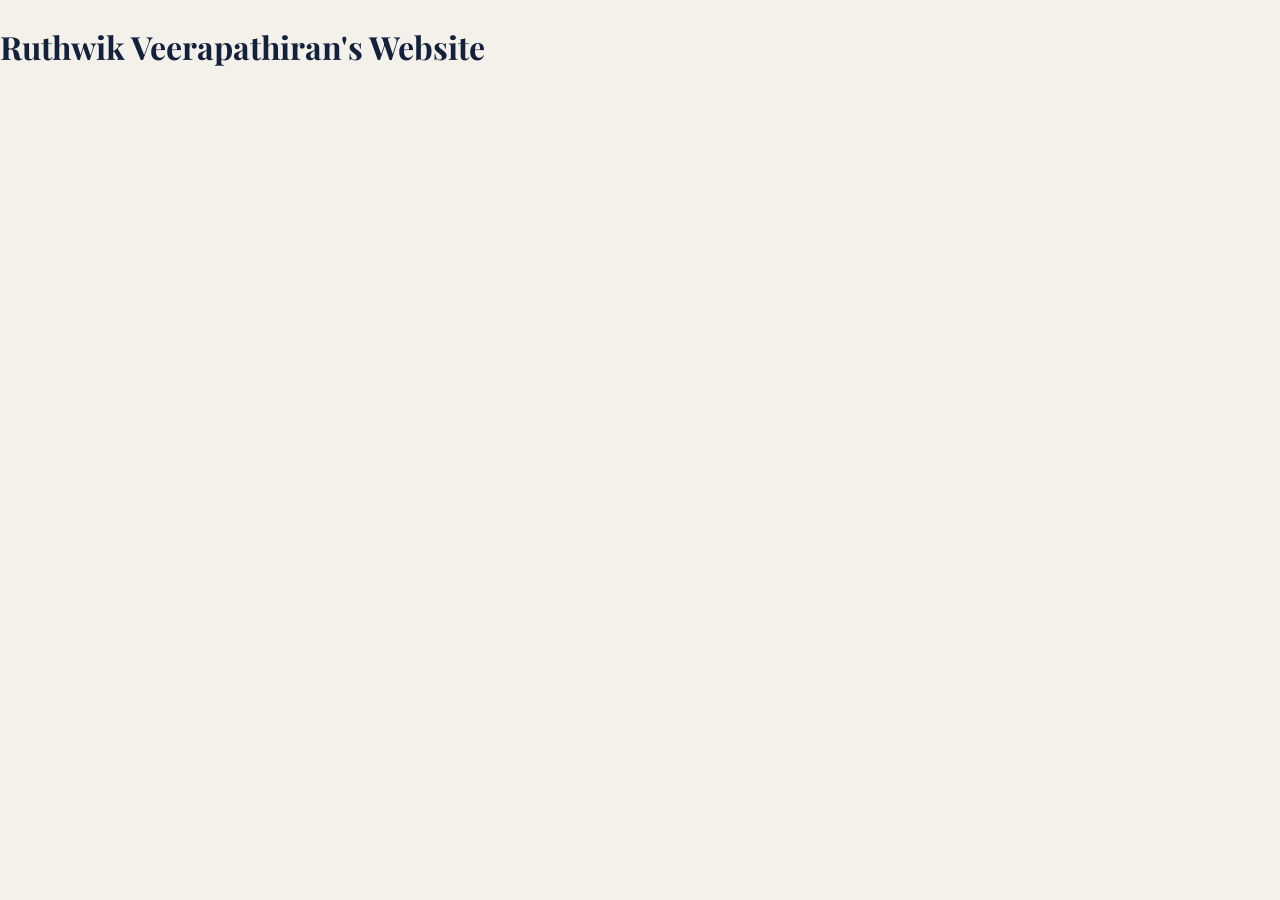
==== index.html @ c7137d6a "added htlm boilerplate" ====
<!DOCTYPE html>
<html lang="en">
<head>
  <meta charset="UTF-8" />
  <meta name="viewport" content="width=device-width, initial-scale=1.0"/>
  <title>Home Page</title>
  <link rel="stylesheet" href="styles/styles.css" />
</head>
<body>
    <h1>Ruthwik Veerapathiran's Website</h1>
</body>
</html>
---- styles/styles.css ----
/* Google Fonts */
@import url('https://fonts.googleapis.com/css2?family=Inter:wght@400;500;600;700&family=Playfair+Display:wght@600;700&display=swap');

/* General Settings */
* {
    box-sizing: border-box;
}

body {
    margin: 0;
    background-color: #F4F1EA;
    color: #14213D;
    font-family: 'Inter', Arial, sans-serif;
    line-height: 1.6;
}

main {
    max-width: 1200px;
    margin: 0 auto;
    padding: 20px;
}

h1, h2, h3 {
    font-family: 'Playfair Display', Georgia, serif;
    color: #14213D;
}

/* Header and Navigation */
header {
    display: flex;
    justify-content: space-between;
    align-items: center;
    padding: 15px 5%;
    background-color: #14213D;
}

.logo img {
    width: 180px;
    height: auto;
}

nav {
    display: flex;
    gap: 25px;
}

nav a {
    color: #F4F1EA;
    text-decoration: none;
    font-weight: 600;
}

nav a:hover {
    color: #E85D3A;
}

/* Introduction */
.data-intro {
    background-color: #FCEDE6;
    padding: 25px;
    margin-bottom: 20px;
}

.data-intro h1 {
    margin-top: 0;
    font-size: 2.2rem;
}

.data-intro p {
    max-width: 900px;
}

/* Banner Image */
.data-banner {
    margin-bottom: 35px;
}

.data-banner img {
    display: block;
    width: 100%;
    height: 320px;
    object-fit: cover;
}

/* Projects */
.projects {
    margin-bottom: 35px;
}

.projects h2 {
    margin-bottom: 15px;
}

.project-grid {
    display: grid;
    grid-template-columns: repeat(3, 1fr);
    gap: 20px;
}

.project-card {
    background-color: #FFFFFF;
    border: 1px solid #14213D;
    padding: 10px;
}

.project-card img {
    width: 100%;
    height: 150px;
    object-fit: cover;
}

.project-card h3 {
    font-size: 1.1rem;
    margin: 10px 0;
}

.project-card p {
    font-size: 0.9rem;
}

/* Skills */
.skills {
    margin-bottom: 35px;
}

.skills h2 {
    margin-bottom: 10px;
}

.skills p {
    margin: 8px 0;
}

/* Contact Button */
.contact {
    margin-bottom: 25px;
}

.contact-button {
    display: block;
    background-color: #E85D3A;
    color: #14213D;
    text-align: center;
    text-decoration: none;
    padding: 15px;
    font-weight: 700;
}

.contact-button:hover {
    background-color: #2A9D8F;
    color: #FFFFFF;
}

/* Footer */
footer {
    background-color: #14213D;
    color: #F4F1EA;
    text-align: center;
    padding: 20px;
}

footer p {
    margin: 5px;
}

footer a {
    color: #F4F1EA;
    text-decoration: none;
}

footer a:hover {
    color: #E85D3A;
}

/* Mobile Layout */
@media screen and (max-width: 700px) {

    header {
        flex-direction: column;
        gap: 15px;
    }

    nav {
        gap: 15px;
    }

    .project-grid {
        grid-template-columns: 1fr;
    }

    .data-banner img {
        height: 200px;
    }

}
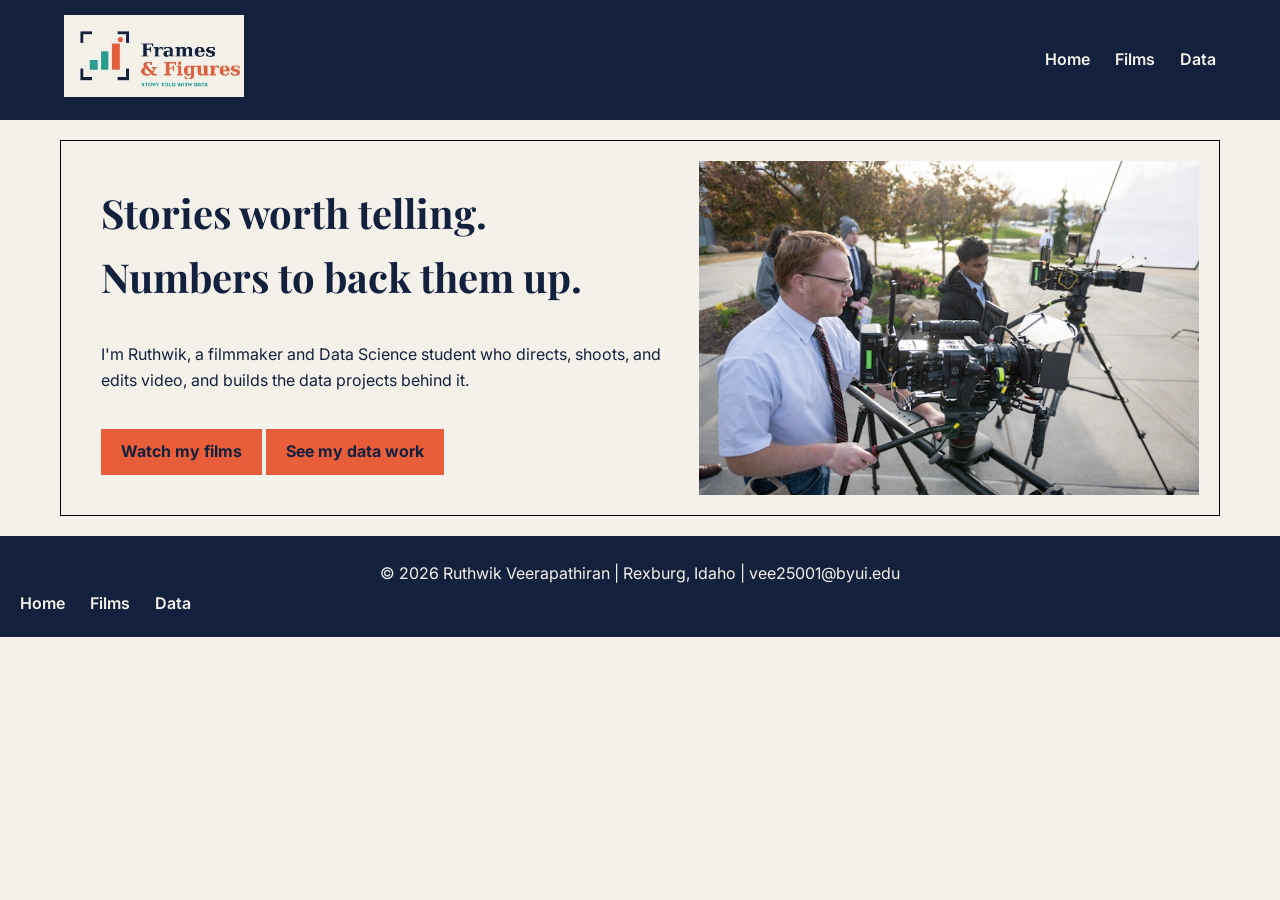
==== commit bf89feec: "worked on intro for home page" ====
--- a/index.html
+++ b/index.html
@@ -3,10 +3,55 @@
 <head>
   <meta charset="UTF-8" />
   <meta name="viewport" content="width=device-width, initial-scale=1.0"/>
-  <title>Home Page</title>
+  <title>Frames & Figures | Ruthwik Veerapathiran</title>
   <link rel="stylesheet" href="styles/styles.css" />
 </head>
 <body>
-    <h1>Ruthwik Veerapathiran's Website</h1>
+  <!-- Header -->
+    <header>
+        <a href="index.html" class="logo">
+            <img src="images/logo.webp" alt="Frames & Figures logo">
+        </a>
+
+        <nav>
+            <a href="index.html">Home</a>
+            <a href="films.html">Films</a>
+            <a href="data.html">Data</a>
+        </nav>
+    </header>
+    <main>
+      <section class="home-intro">
+        <div class="home-intro-text">
+          <h1>Stories worth telling.<br>Numbers to back them up.</h1>
+          <p>
+            I'm Ruthwik, a filmmaker and Data Science student who directs, shoots, and edits video, and builds the data projects behind it.
+          </p>
+          <a href="films.html" class="films-button">
+            Watch my films
+          </a>
+          <a href="data.html" class="data-button">
+            See my data work
+          </a>
+        </div>
+        <img src="images/ruthwik3.webp" alt="Ruthwik behind a cinema camera on set.">
+      </section>
+    </main>
+
+    <!-- Footer -->
+    <footer>
+        <p>
+            &copy; 2026 Ruthwik Veerapathiran |
+            Rexburg, Idaho |
+            <a href="mailto:vee25001@byui.edu">
+                vee25001@byui.edu
+            </a>
+        </p>
+
+        <nav>
+            <a href="index.html">Home</a>
+            <a href="films.html">Films</a>
+            <a href="data.html">Data</a>
+        </nav>
+    </footer>
 </body>
 </html>
--- a/styles/styles.css
+++ b/styles/styles.css
@@ -55,6 +55,34 @@
     color: #E85D3A;
 }
 
+.home-intro {
+    display: flex;
+    direction: row;
+    border: 1px solid black;
+    padding: 20px;
+}
+.home-intro img {
+    width: 500px;
+    height: auto;
+}
+.home-intro-text {
+    margin: 20px;
+    margin-right: 20px;
+}
+.home-intro-text h1 {
+    font-size: 2.5rem;
+    margin-top: 0;
+}
+.home-intro-text a {
+    display: inline-block;
+    background-color: #E85D3A;
+    color: #14213D;
+    text-decoration: none;
+    padding: 10px 20px;
+    font-weight: 700;
+    margin-top: 20px;
+}
+
 /* Introduction */
 .data-intro {
     background-color: #FCEDE6;
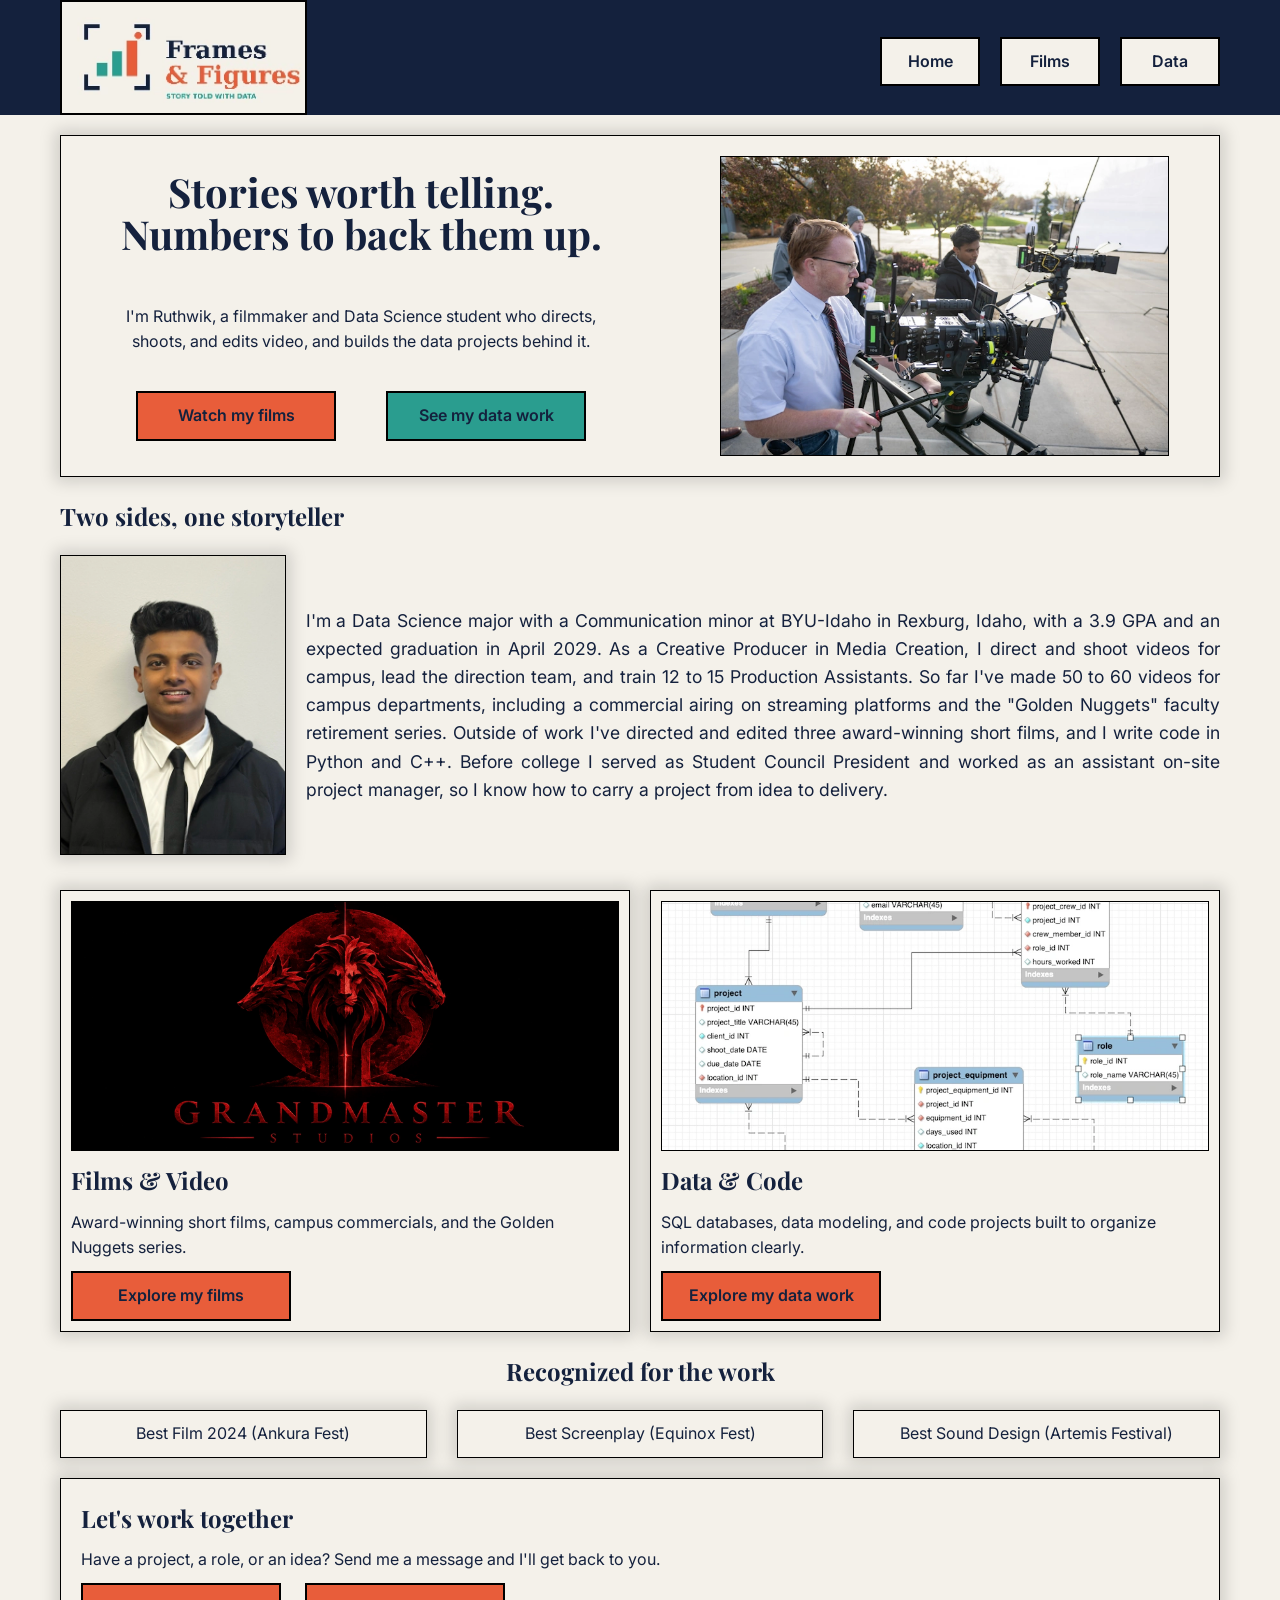
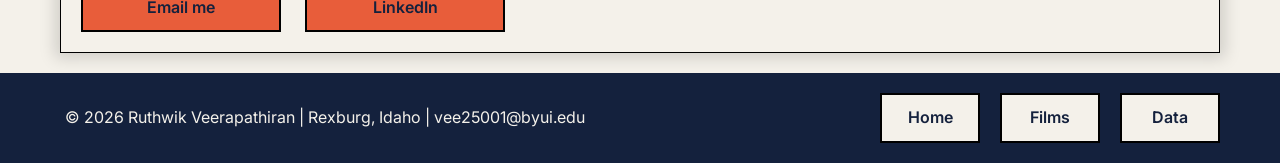
==== commit 83efb044: "worked on home page" ====
--- a/index.html
+++ b/index.html
@@ -9,36 +9,106 @@
 <body>
   <!-- Header -->
     <header>
+      <nav class="nav-bar">
         <a href="index.html" class="logo">
             <img src="images/logo.webp" alt="Frames & Figures logo">
         </a>
 
-        <nav>
+        <div class="nav-links">
             <a href="index.html">Home</a>
             <a href="films.html">Films</a>
             <a href="data.html">Data</a>
-        </nav>
+        </div>
+      </nav>
     </header>
     <main>
+
       <section class="home-intro">
         <div class="home-intro-text">
           <h1>Stories worth telling.<br>Numbers to back them up.</h1>
           <p>
             I'm Ruthwik, a filmmaker and Data Science student who directs, shoots, and edits video, and builds the data projects behind it.
           </p>
-          <a href="films.html" class="films-button">
-            Watch my films
-          </a>
-          <a href="data.html" class="data-button">
-            See my data work
+          <div class="home-intro-buttons">
+            <a href="films.html">
+              Watch my films
+            </a>
+            <a href="data.html">
+              See my data work
+            </a>
+          </div>
+        </div>
+        <img src="images/ruthwik3.webp" alt="Ruthwik behind a cinema camera on set.">
+      </section>
+
+      <h2 class="bio-title">Two sides, one storyteller</h2>
+      <section class="bio-container">
+        <img src="images/ruthwik.webp" alt="Portrait of me.">
+        <div class="bio-text">
+          <p>
+            I'm a Data Science major with a Communication minor at BYU-Idaho in Rexburg, Idaho, with a 3.9 GPA and an expected graduation in April 2029. As a Creative Producer in Media Creation, I direct and shoot videos for campus, lead the direction team, and train 12 to 15 Production Assistants. So far I've made 50 to 60 videos for campus departments, including a commercial airing on streaming platforms and the "Golden Nuggets" faculty retirement series. Outside of work I've directed and edited three award-winning short films, and I write code in Python and C++. Before college I served as Student Council President and worked as an assistant on-site project manager, so I know how to carry a project from idea to delivery.
+          </p>
+        </div>
+      </section>
+
+      <section class="feature-cards-container">
+        <div class="feature-card">
+          <img src="images/grandmaster.webp" alt="A film camera on a tripod.">
+          <h3>Films & Video</h3>
+          <p>
+            Award-winning short films, campus commercials, and the Golden Nuggets series.
+          </p>
+          <a href="films.html">
+              Explore my films
           </a>
         </div>
-        <img src="images/ruthwik3.webp" alt="Ruthwik behind a cinema camera on set.">
+
+        <div class="feature-card">
+          <img src="images/Screenshot2.webp" alt="A laptop with a database diagram on the screen.">
+          <h3>Data & Code</h3>
+          <p>
+            SQL databases, data modeling, and code projects built to organize information clearly.
+          </p>
+          <a href="data.html">
+              Explore my data work
+          </a>
+        </div>
+      </section>
+
+      <h2 class="awards-title">Recognized for the work</h2>
+      <section class="awards-strip">
+        <ul>
+          <li>
+            Best Film 2024 (Ankura Fest)
+          </li>
+          <li>
+            Best Screenplay (Equinox Fest)
+          </li>
+          <li>
+            Best Sound Design (Artemis Festival)
+          </li>
+        </ul>
+      </section>
+
+      <section class="contact-container">
+          <h2>Let's work together</h2>
+          <p>
+            Have a project, a role, or an idea? Send me a message and I'll get back to you.
+          </p>
+          <div class="contact-buttons">
+            <a href="mailto:vee25001@byui.edu">
+              Email me
+            </a>
+            <a href="https://www.linkedin.com" target="_blank">
+              LinkedIn
+            </a>
+        </div>
       </section>
     </main>
 
     <!-- Footer -->
     <footer>
+      <nav class="nav-bar">
         <p>
             &copy; 2026 Ruthwik Veerapathiran |
             Rexburg, Idaho |
@@ -47,11 +117,12 @@
             </a>
         </p>
 
-        <nav>
+        <div class="nav-links">
             <a href="index.html">Home</a>
             <a href="films.html">Films</a>
             <a href="data.html">Data</a>
-        </nav>
+        </div>
+      </nav>
     </footer>
 </body>
 </html>
--- a/styles/styles.css
+++ b/styles/styles.css
@@ -28,27 +28,46 @@
 
 /* Header and Navigation */
 header {
+    margin: 0 auto;
+    background-color: #14213D;
+    padding: 0;
+    height: 115px;
+}
+
+.logo img {
+    width: auto;
+    height: 115px;
+    margin: 0;
+    border: 2px solid black;
+}
+
+.nav-bar {
     display: flex;
     justify-content: space-between;
+    margin: 0 auto;
     align-items: center;
-    padding: 15px 5%;
-    background-color: #14213D;
-}
-
-.logo img {
-    width: 180px;
-    height: auto;
-}
-
-nav {
-    display: flex;
-    gap: 25px;
-}
-
-nav a {
+    padding: 0px 20px;
+    max-width: 1200px;
+
+}
+.nav-links {
+    display: flex;
+    gap: 20px;
+    align-items: center;
+}
+.nav-links a {
     color: #F4F1EA;
     text-decoration: none;
     font-weight: 600;
+    display: inline-block;
+    background-color: #F4F1EA;
+    color: #14213D;
+    text-decoration: none;
+    padding: 10px 20px;
+    width: 100px;
+    margin: auto auto;
+    text-align:center;
+    border: 2px solid black;
 }
 
 nav a:hover {
@@ -57,21 +76,32 @@
 
 .home-intro {
     display: flex;
-    direction: row;
-    border: 1px solid black;
-    padding: 20px;
+    flex-direction: row;
+    border: 1px solid black;
+    padding: 20px 50px;
+    justify-content: space-between;
+    box-shadow: 0px 0px 15px 5px rgba(0, 0, 0, 0.15);
 }
 .home-intro img {
+    width: auto;
+    height: 300px;
+    border: 1px solid black;
+}
+.home-intro-text {
+    display: flex;
+    flex-direction: column;
+    justify-content: center;
     width: 500px;
-    height: auto;
-}
-.home-intro-text {
-    margin: 20px;
-    margin-right: 20px;
+    padding: 0px;
+    text-align:center;
+}
+.home-intro-text h1{
+    line-height: 2.6rem;
 }
 .home-intro-text h1 {
     font-size: 2.5rem;
     margin-top: 0;
+    text-align:center;
 }
 .home-intro-text a {
     display: inline-block;
@@ -79,10 +109,143 @@
     color: #14213D;
     text-decoration: none;
     padding: 10px 20px;
-    font-weight: 700;
+    width: 200px;
+    font-weight: 600;
+    margin: auto auto;
+    text-align:center;
+    border: 2px solid black;
+}
+
+.home-intro-text a:nth-child(2) {
+    background-color: #2A9D8F;
+}
+.home-intro-buttons {
+    display: flex;
+    justify-content: space-between;
     margin-top: 20px;
 }
 
+.bio-container {
+    display: flex;
+    flex-direction: row;
+    gap: 20px;
+    margin-bottom: 35px;
+    font-size: 1.1rem;
+    text-align: justify;
+}
+.bio-container img {
+    width: auto;
+    height: 300px;
+    border: 1px solid black;
+    box-shadow: 0px 0px 15px 5px rgba(0, 0, 0, 0.15);
+}
+.bio-text {
+    display: flex;
+    flex-direction: column;
+    justify-content: center;
+
+}
+.bio-text p {
+    margin: 0;
+}
+.bio-title {
+    font-size: 1.5rem;
+    margin: 20px 0;
+}
+.feature-cards-container {
+    display: flex;
+    flex-direction: row;
+    gap: 20px;
+    
+}
+.feature-card {
+    display: flex;
+    flex-direction: column;
+    border: 1px solid black;
+    padding: 10px;
+    width: 50%;
+    gap: 10px;
+    box-shadow: 0px 0px 15px 5px rgba(0, 0, 0, 0.15);
+}
+.feature-card img {
+    width: 100%;
+    height: 250px;
+    object-fit: cover;
+    border: 1px solid black;
+}
+.feature-card h3 {
+    font-size: 1.5rem;
+    margin: 0;
+}
+.feature-card p {
+    font-size: 1rem;
+    margin: 0;
+}
+.feature-card a {
+    display: inline-block;
+    background-color: #E85D3A;
+    color: #14213D;
+    text-decoration: none;
+    padding: 10px 20px;
+    width: 220px;
+    font-weight: 600;
+    text-align:center;
+    border: 2px solid black;
+}
+.awards-title {
+    font-size: 1.5rem;
+    margin: 20px 0;
+    text-align:center;
+}
+.awards-strip ul {
+    display: flex;
+    flex-direction: row;
+    justify-content: space-between;
+    list-style: none;
+    padding: 0;
+    margin: 0;
+    gap: 30px;
+    
+}
+.awards-strip li {
+    text-align: center;
+    border: 1px solid black;
+    padding: 10px 30px;
+    width: 100%;
+    margin: 0;
+    box-shadow: 0px 0px 15px 5px rgba(0, 0, 0, 0.15);
+}
+.contact-container {
+    display: flex;
+    flex-direction: column;
+    align-items: left;
+    border: 1px solid black;
+    text-align: left;
+    margin-top: 20px;
+    padding: 20px;
+    width: 100%;
+    box-shadow: 0px 0px 15px 5px rgba(0, 0, 0, 0.15);
+}
+.contact-container a {
+    display: inline-block;
+    background-color: #E85D3A;
+    color: #14213D;
+    text-decoration: none;
+    padding: 10px 20px;
+    width: 200px;
+    font-weight: 600;
+    margin-right: 20px;
+    text-align:center;
+    border: 2px solid black;
+}
+.contact-container h2 {
+    font-size: 1.5rem;
+    margin: 0;
+}
+.contact-container p {
+    font-size: 1rem;
+    margin: 10px 0px;
+}
 /* Introduction */
 .data-intro {
     background-color: #FCEDE6;
@@ -185,7 +348,7 @@
     background-color: #14213D;
     color: #F4F1EA;
     text-align: center;
-    padding: 20px;
+    padding: 20px 0;
 }
 
 footer p {
